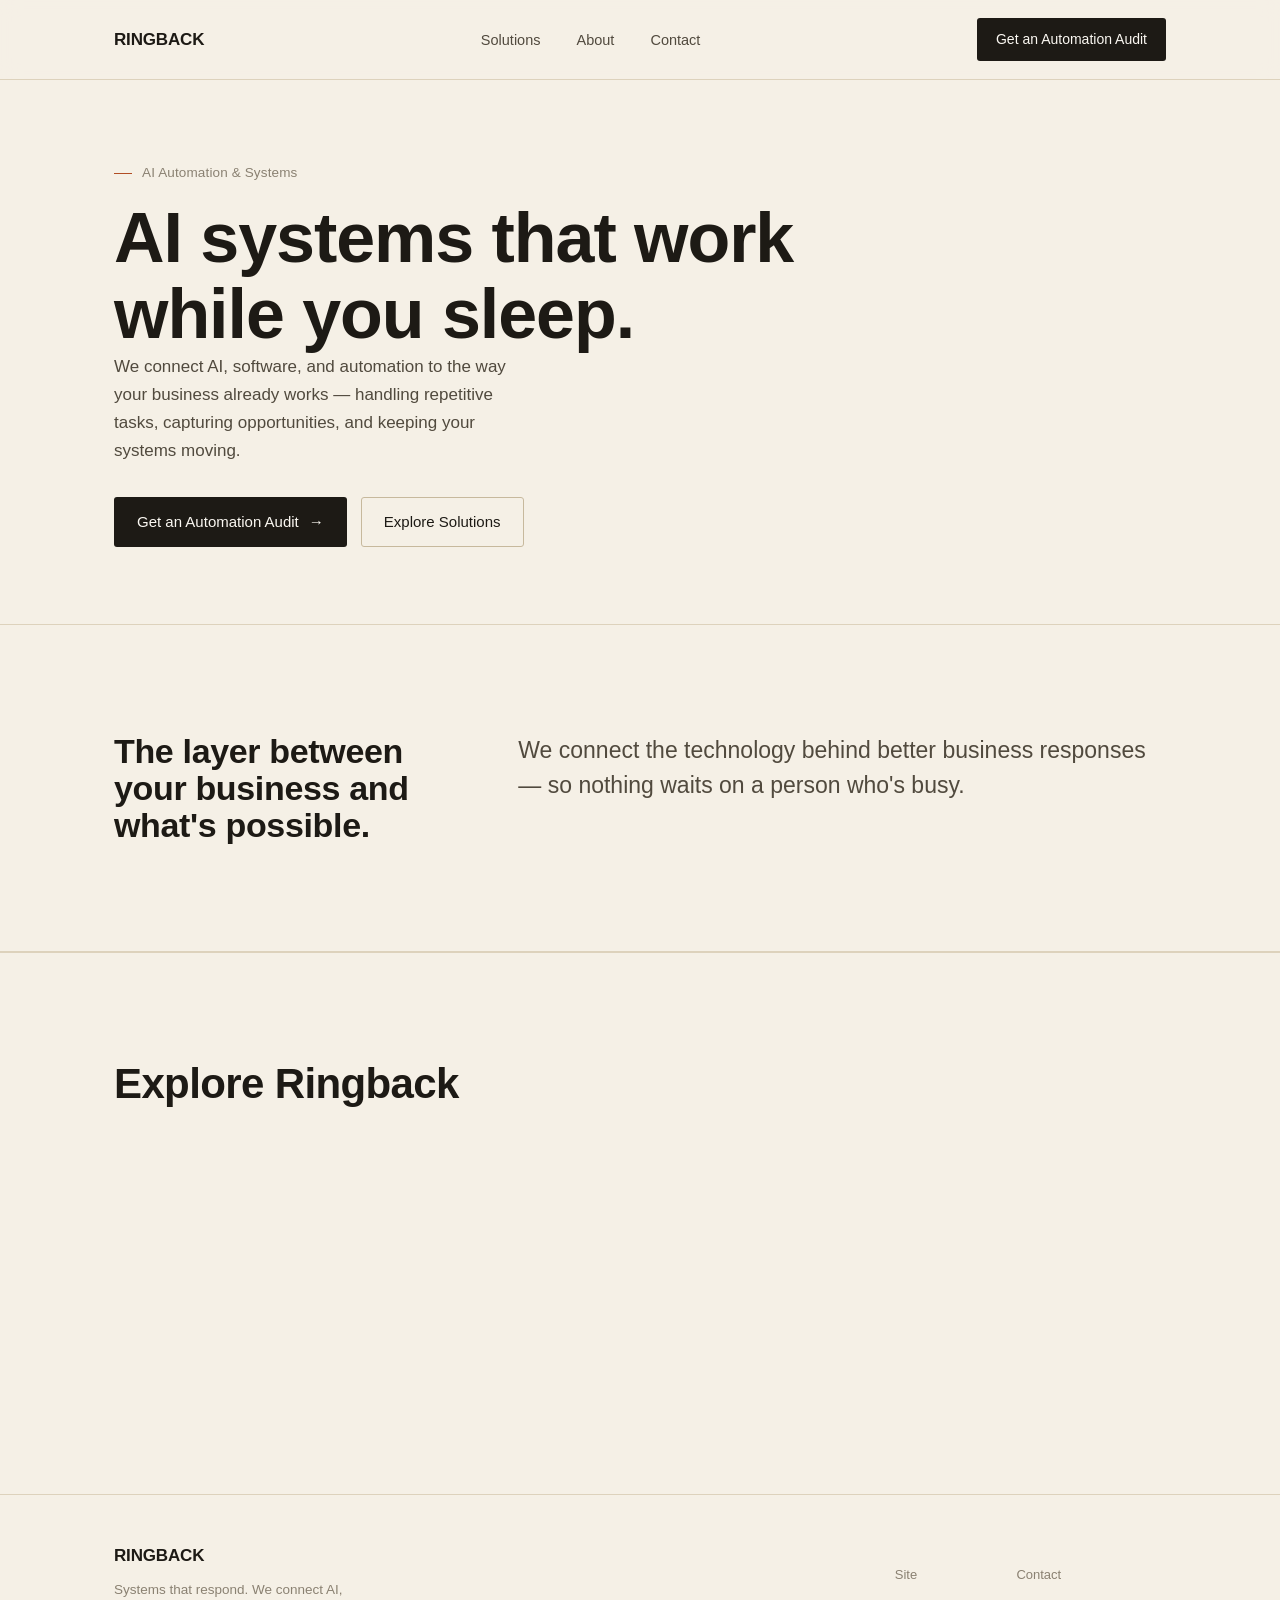
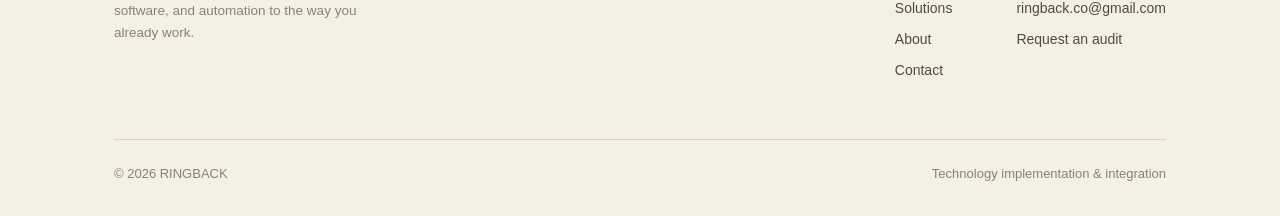
==== index.html @ 1ca5c449 "Add files via upload" ====
<!DOCTYPE html>
<html lang="en">
<head>
<meta charset="UTF-8">
<meta name="viewport" content="width=device-width, initial-scale=1.0">
<title>Ringback — AI systems that work while you sleep</title>
<meta name="description" content="Ringback connects AI, software, and automation to the way your business already works. Systems that respond — call answering, chat, lead intake, and review automation.">
<link rel="stylesheet" href="styles.css">
</head>
<body>

<header class="site-header">
  <nav class="nav">
    <a href="index.html" class="nav-logo">RINGBACK</a>
    <ul class="nav-links">
      <li><a href="solutions.html">Solutions</a></li>
      <li><a href="about.html">About</a></li>
      <li><a href="contact.html">Contact</a></li>
    </ul>
    <div class="nav-right">
      <a href="contact.html" class="btn btn-primary nav-cta">Get an Automation Audit</a>
      <button class="nav-toggle" aria-expanded="false" aria-label="Toggle menu">
        <span></span><span></span><span></span>
      </button>
    </div>
  </nav>
  <div class="mobile-panel">
    <a href="solutions.html">Solutions</a>
    <a href="about.html">About</a>
    <a href="contact.html">Contact</a>
    <a href="contact.html" class="btn btn-primary">Get an Automation Audit</a>
  </div>
</header>

<main>

  <!-- HERO -->
  <section class="hero">
    <div class="wrap">
      <span class="eyebrow">AI Automation &amp; Systems</span>
      <h1>AI systems that work<br>while you sleep.</h1>
      <p class="hero-sub">We connect AI, software, and automation to the way your business already works — handling repetitive tasks, capturing opportunities, and keeping your systems moving.</p>
      <div class="hero-actions">
        <a href="contact.html" class="btn btn-primary">Get an Automation Audit <span class="btn-arrow">→</span></a>
        <a href="solutions.html" class="btn btn-ghost">Explore Solutions</a>
      </div>
    </div>
  </section>

  <!-- POSITIONING STATEMENT -->
  <section class="statement">
    <div class="wrap statement-grid">
      <h2>The layer between your business and what's possible.</h2>
      <p>We connect the technology behind better business responses — so nothing waits on a person who's busy.</p>
    </div>
  </section>

  <!-- EXPLORE -->
  <section class="border-top">
    <div class="wrap">
      <div class="section-head">
        <h2>Explore Ringback</h2>
      </div>
      <div class="explore-grid reveal">
        <a href="solutions.html" class="explore-card">
          <span class="explore-num">01</span>
          <div>
            <h3>Solutions</h3>
            <p>What we build — call answering, chat, lead intake, and review automation.</p>
          </div>
          <span class="explore-arrow">→</span>
        </a>
        <a href="about.html" class="explore-card">
          <span class="explore-num">02</span>
          <div>
            <h3>About</h3>
            <p>Who Ringback is, and how we approach a business problem.</p>
          </div>
          <span class="explore-arrow">→</span>
        </a>
        <a href="contact.html" class="explore-card">
          <span class="explore-num">03</span>
          <div>
            <h3>Contact</h3>
            <p>Tell us what you're doing manually and request an audit.</p>
          </div>
          <span class="explore-arrow">→</span>
        </a>
      </div>
    </div>
  </section>

</main>

<footer class="site-footer">
  <div class="wrap">
    <div class="footer-grid">
      <div class="footer-brand">
        <div class="nav-logo">RINGBACK</div>
        <p>Systems that respond. We connect AI, software, and automation to the way you already work.</p>
      </div>
      <div class="footer-cols">
        <div class="footer-col">
          <h5>Site</h5>
          <a href="solutions.html">Solutions</a>
                <a href="about.html">About</a>
          <a href="contact.html">Contact</a>
        </div>
        <div class="footer-col">
          <h5>Contact</h5>
          <a href="mailto:ringback.co@gmail.com">ringback.co@gmail.com</a>
          <a href="contact.html">Request an audit</a>
        </div>
      </div>
    </div>
    <div class="footer-bottom">
      <span>© 2026 RINGBACK</span>
      <span>Technology implementation &amp; integration</span>
    </div>
  </div>
</footer>

<script src="script.js"></script>
</body>
</html>
---- styles.css ----
/* ============================================================
   SUBSTRATE CO. — Design System
   Editorial technology-consultancy aesthetic.
   Cream / charcoal / restrained burnt orange.
   ============================================================ */

@import url('https://api.fontshare.com/v2/css?f[]=general-sans@400,500,600,700&display=swap');
@import url('https://fonts.googleapis.com/css2?family=IBM+Plex+Mono:wght@400;500&display=swap');

:root{
  --cream:        #F5F0E6;
  --cream-alt:     #EEE6D6;
  --paper:         #FBF8F2;
  --charcoal:      #1D1A15;
  --charcoal-soft: #514A3E;
  --charcoal-faint:#8A8172;
  --orange:        #B14D24;
  --orange-dim:    #C97C4F;
  --line:          #DDD2BC;
  --line-strong:   #C7B99D;

  --font-display: 'General Sans', 'Inter', -apple-system, BlinkMacSystemFont, sans-serif;
  --font-mono: 'IBM Plex Mono', ui-monospace, 'SFMono-Regular', Menlo, monospace;

  --max: 1180px;
  --gutter: clamp(20px, 5vw, 64px);

  --ease: cubic-bezier(.25,.1,.25,1);
}

*, *::before, *::after{ box-sizing: border-box; }

html{
  scroll-behavior: smooth;
}
@media (prefers-reduced-motion: reduce){
  html{ scroll-behavior: auto; }
  *, *::before, *::after{
    animation-duration: 0.001ms !important;
    animation-iteration-count: 1 !important;
    transition-duration: 0.001ms !important;
    scroll-behavior: auto !important;
  }
}

body{
  margin: 0;
  background: var(--cream);
  color: var(--charcoal);
  font-family: var(--font-display);
  font-size: 16px;
  line-height: 1.5;
  -webkit-font-smoothing: antialiased;
  text-rendering: optimizeLegibility;
  overflow-x: hidden;
}

img{ max-width: 100%; display: block; }

a{
  color: inherit;
  text-decoration: none;
}

.wrap{
  max-width: var(--max);
  margin: 0 auto;
  padding-left: var(--gutter);
  padding-right: var(--gutter);
}

h1,h2,h3,h4{
  margin: 0;
  font-weight: 600;
  letter-spacing: -0.015em;
  line-height: 1.08;
}

p{ margin: 0; }

::selection{
  background: var(--orange);
  color: var(--paper);
}

:focus-visible{
  outline: 2px solid var(--orange);
  outline-offset: 3px;
}

/* ---------------- Eyebrow / labels ---------------- */
.eyebrow{
  font-family: var(--font-display);
  font-weight: 500;
  font-size: 13.5px;
  letter-spacing: 0.01em;
  color: var(--charcoal-faint);
  display: inline-flex;
  align-items: center;
  gap: 10px;
}
.eyebrow::before{
  content: '';
  width: 18px;
  height: 1px;
  background: var(--orange);
  flex: none;
}

/* ---------------- Technical fragments (interface / workflow artifacts) ---------------- */
.tech-label{
  font-family: var(--font-mono);
  font-size: 11px;
  letter-spacing: 0.08em;
  text-transform: uppercase;
  color: var(--charcoal-faint);
}

/* ---------------- Buttons ---------------- */
.btn{
  display: inline-flex;
  align-items: center;
  gap: 10px;
  font-family: var(--font-display);
  font-weight: 500;
  font-size: 15px;
  padding: 13px 22px;
  border-radius: 3px;
  border: 1px solid transparent;
  cursor: pointer;
  transition: background .2s var(--ease), color .2s var(--ease), border-color .2s var(--ease), transform .15s var(--ease);
  white-space: nowrap;
}
.btn-primary{
  background: var(--charcoal);
  color: var(--paper);
}
.btn-primary:hover{
  background: var(--orange);
  transform: translateY(-1px);
}
.btn-ghost{
  background: transparent;
  color: var(--charcoal);
  border-color: var(--line-strong);
}
.btn-ghost:hover{
  border-color: var(--charcoal);
  transform: translateY(-1px);
}
.btn-arrow{
  transition: transform .2s var(--ease);
}
.btn:hover .btn-arrow{
  transform: translateX(3px);
}

/* ---------------- Nav ---------------- */
.site-header{
  position: sticky;
  top: 0;
  z-index: 100;
  background: rgba(245, 240, 230, 0.88);
  backdrop-filter: blur(10px);
  -webkit-backdrop-filter: blur(10px);
  border-bottom: 1px solid var(--line);
}
.nav{
  display: flex;
  align-items: center;
  justify-content: space-between;
  padding: 18px var(--gutter);
  max-width: var(--max);
  margin: 0 auto;
}
.nav-logo{
  font-weight: 600;
  font-size: 17px;
  letter-spacing: -0.01em;
}
.nav-links{
  display: flex;
  gap: 36px;
  list-style: none;
  margin: 0;
  padding: 0;
}
.nav-links a{
  font-size: 14.5px;
  color: var(--charcoal-soft);
  position: relative;
  padding: 4px 0;
  transition: color .2s var(--ease);
}
.nav-links a:hover,
.nav-links a[aria-current="page"]{
  color: var(--charcoal);
}
.nav-links a[aria-current="page"]::after{
  content: '';
  position: absolute;
  left: 0; right: 0; bottom: -2px;
  height: 2px;
  background: var(--orange);
}
.nav-right{
  display: flex;
  align-items: center;
  gap: 24px;
}
.nav-cta{
  padding: 10px 18px;
  font-size: 14px;
}
.nav-toggle{
  display: none;
  background: none;
  border: none;
  cursor: pointer;
  width: 32px;
  height: 22px;
  position: relative;
  flex: none;
}
.nav-toggle span{
  position: absolute;
  left: 0; right: 0;
  height: 1.5px;
  background: var(--charcoal);
  transition: transform .25s var(--ease), opacity .2s var(--ease), top .25s var(--ease);
}
.nav-toggle span:nth-child(1){ top: 2px; }
.nav-toggle span:nth-child(2){ top: 10px; }
.nav-toggle span:nth-child(3){ top: 18px; }
.nav-toggle[aria-expanded="true"] span:nth-child(1){ top: 10px; transform: rotate(45deg); }
.nav-toggle[aria-expanded="true"] span:nth-child(2){ opacity: 0; }
.nav-toggle[aria-expanded="true"] span:nth-child(3){ top: 10px; transform: rotate(-45deg); }

.mobile-panel{
  display: none;
  flex-direction: column;
  border-top: 1px solid var(--line);
  background: var(--cream);
}
.mobile-panel.open{ display: flex; }
.mobile-panel a{
  padding: 16px var(--gutter);
  border-bottom: 1px solid var(--line);
  font-size: 15px;
}
.mobile-panel .btn{
  margin: 18px var(--gutter);
  justify-content: center;
}

@media (max-width: 860px){
  .nav-links{ display: none; }
  .nav-right .btn-primary.nav-cta{ display: none; }
  .nav-toggle{ display: block; }
}

/* ---------------- Sections ---------------- */
section{
  padding: clamp(56px, 9vw, 108px) 0;
}
.section-alt{
  background: var(--cream-alt);
}
.border-top{ border-top: 1px solid var(--line); }
.border-bottom{ border-bottom: 1px solid var(--line); }

.section-head{
  display: flex;
  justify-content: space-between;
  align-items: flex-end;
  gap: 32px;
  margin-bottom: 48px;
  flex-wrap: wrap;
}
.section-head h2{
  font-size: clamp(28px, 3.4vw, 42px);
  max-width: 620px;
}
.section-head .lede{
  max-width: 360px;
  color: var(--charcoal-soft);
  font-size: 15.5px;
  line-height: 1.6;
}

/* ---------------- Hero ---------------- */
.hero{
  padding: clamp(28px, 6vw, 104px) 0 clamp(40px, 6vw, 80px);
}
.hero-grid{
  display: grid;
  grid-template-columns: 1.3fr 1fr;
  gap: 48px;
  align-items: end;
}
.hero h1{
  font-size: clamp(38px, 5.6vw, 70px);
  margin-top: 18px;
}
.hero-sub{
  color: var(--charcoal-soft);
  font-size: 17px;
  line-height: 1.65;
  max-width: 420px;
}
.hero-actions{
  display: flex;
  gap: 14px;
  margin-top: 32px;
  flex-wrap: wrap;
}
.hero-meta{
  border-left: 1px solid var(--line-strong);
  padding-left: 24px;
  font-family: var(--font-mono);
  font-size: 12.5px;
  color: var(--charcoal-faint);
  line-height: 1.9;
}
@media (max-width: 860px){
  .hero-grid{ grid-template-columns: 1fr; }
  .hero-meta{ border-left: none; border-top: 1px solid var(--line-strong); padding-left: 0; padding-top: 18px; }
}

/* ---------------- Brand statement ---------------- */
.statement{
  border-top: 1px solid var(--line);
  border-bottom: 1px solid var(--line);
}
.statement-grid{
  display: grid;
  grid-template-columns: 0.9fr 1.6fr;
  gap: 40px;
}
.statement h2{
  font-size: clamp(24px, 3vw, 34px);
  letter-spacing: -0.01em;
}
.statement p{
  font-size: clamp(18px, 2vw, 23px);
  line-height: 1.5;
  color: var(--charcoal-soft);
  max-width: 640px;
}
@media (max-width: 860px){
  .statement-grid{ grid-template-columns: 1fr; gap: 20px; }
}

/* ---------------- Signal path (signature element) ---------------- */
.signal{
  overflow-x: auto;
}
.signal-diagram{
  display: grid;
  grid-template-columns: repeat(4, 1fr);
  gap: 0;
  position: relative;
  margin-top: 56px;
  min-width: 720px;
}
.signal-diagram::before{
  content: '';
  position: absolute;
  top: 11px;
  left: 0;
  right: 0;
  height: 1px;
  background: var(--line-strong);
}
.signal-rail{
  position: absolute;
  top: 11px;
  left: 0;
  height: 1px;
  width: 0%;
  background: var(--orange);
  transition: width 1.4s var(--ease);
}
.signal-diagram.in-view .signal-rail{ width: 100%; }

.signal-stage{
  padding-right: 28px;
  position: relative;
}
.signal-dot{
  width: 11px;
  height: 11px;
  border-radius: 50%;
  background: var(--cream);
  border: 1.5px solid var(--line-strong);
  margin-bottom: 22px;
  position: relative;
  z-index: 2;
  transition: background .3s var(--ease), border-color .3s var(--ease);
}
.signal-diagram.in-view .signal-stage:nth-child(2) .signal-dot{ transition-delay: .25s; }
.signal-diagram.in-view .signal-stage:nth-child(3) .signal-dot{ transition-delay: .6s; }
.signal-diagram.in-view .signal-stage:nth-child(4) .signal-dot{ transition-delay: .95s; }
.signal-diagram.in-view .signal-dot{
  background: var(--orange);
  border-color: var(--orange);
}
.signal-label{
  font-family: var(--font-mono);
  font-size: 11.5px;
  letter-spacing: 0.1em;
  text-transform: uppercase;
  color: var(--charcoal-faint);
  margin-bottom: 14px;
}
.signal-stage h4{
  font-size: 17px;
  font-weight: 600;
  margin-bottom: 12px;
}
.signal-items{
  list-style: none;
  margin: 0; padding: 0;
  font-size: 14px;
  color: var(--charcoal-soft);
  line-height: 2;
}
@media (max-width: 700px){
  .signal-diagram{ min-width: 560px; }
}

/* ---------------- Services: editorial copy + interface fragment ---------------- */
.service-block{
  display: grid;
  grid-template-columns: 0.9fr 1fr;
  gap: 56px;
  padding: 56px 0;
  border-top: 1px solid var(--line);
  align-items: center;
}
.service-block:last-child{ border-bottom: 1px solid var(--line); }
.service-block.reverse .service-copy{ order: 2; }
.service-block.reverse .service-fragment{ order: 1; }

.service-copy h3{
  font-size: clamp(24px, 2.8vw, 32px);
  margin-bottom: 14px;
}
.service-copy .tagline{
  color: var(--charcoal-soft);
  font-size: 16.5px;
  line-height: 1.65;
  max-width: 420px;
}

/* Interface fragment — a believable, quiet snippet of a real product screen */
.fragment{
  background: var(--paper);
  border: 1px solid var(--line);
  border-radius: 5px;
  padding: 26px 28px;
  font-size: 14.5px;
}
.fragment-row{
  display: flex;
  justify-content: space-between;
  align-items: baseline;
  gap: 16px;
  padding: 12px 0;
}
.fragment-row + .fragment-row{
  border-top: 1px solid var(--line);
}
.fragment-label{
  font-family: var(--font-mono);
  font-size: 11px;
  letter-spacing: 0.05em;
  text-transform: uppercase;
  color: var(--charcoal-faint);
  flex: none;
}
.fragment-value{
  color: var(--charcoal);
  text-align: right;
}
.fragment-quote{
  color: var(--charcoal-soft);
  font-style: italic;
  line-height: 1.6;
  padding: 14px 0;
}
.fragment-quote + .fragment-quote{
  border-top: 1px solid var(--line);
}
.fragment-quote .who{
  font-style: normal;
  font-family: var(--font-mono);
  font-size: 10.5px;
  letter-spacing: 0.05em;
  text-transform: uppercase;
  color: var(--charcoal-faint);
  display: block;
  margin-bottom: 6px;
}
.fragment-status{
  margin-top: 14px;
  padding-top: 14px;
  border-top: 1px solid var(--line);
  display: flex;
  align-items: center;
  gap: 9px;
  font-family: var(--font-mono);
  font-size: 11.5px;
  letter-spacing: 0.04em;
  text-transform: uppercase;
  color: var(--charcoal-soft);
}
.fragment-status::before{
  content: '';
  width: 6px;
  height: 6px;
  border-radius: 50%;
  background: var(--orange);
  flex: none;
}

@media (max-width: 860px){
  .service-block, .service-block.reverse .service-copy, .service-block.reverse .service-fragment{
    grid-template-columns: 1fr;
    order: initial;
  }
  .service-block{ grid-template-columns: 1fr; gap: 24px; }
}

/* ---------------- Capability groups ---------------- */
.capabilities{
  display: grid;
  grid-template-columns: repeat(3, 1fr);
  gap: 1px;
  background: var(--line);
  border: 1px solid var(--line);
}
.capabilities.cols-2{
  grid-template-columns: repeat(2, 1fr);
}
.capability{
  background: var(--cream);
  padding: 32px;
}
.capability h4{
  font-family: var(--font-display);
  font-weight: 600;
  font-size: 15px;
  color: var(--charcoal);
  margin-bottom: 18px;
  padding-bottom: 12px;
  border-bottom: 1px solid var(--line);
}
.capability ul{
  list-style: none;
  margin: 0; padding: 0;
  font-size: 14.5px;
  color: var(--charcoal-soft);
  line-height: 2.1;
}
@media (max-width: 860px){
  .capabilities{ grid-template-columns: 1fr; }
}

/* ---------------- Before / after ---------------- */
.ba-list{
  display: flex;
  flex-direction: column;
  gap: 1px;
  background: var(--line);
  border: 1px solid var(--line);
}
.ba-row{
  display: grid;
  grid-template-columns: 1fr 1fr;
  background: var(--cream);
}
.ba-cell{
  padding: 28px 32px;
}
.ba-cell + .ba-cell{
  border-left: 1px solid var(--line);
}
.ba-tag{
  font-family: var(--font-mono);
  font-size: 11px;
  letter-spacing: 0.1em;
  text-transform: uppercase;
  margin-bottom: 10px;
  display: block;
}
.ba-cell.before .ba-tag{ color: var(--charcoal-faint); }
.ba-cell.after .ba-tag{ color: var(--orange); }
.ba-cell p{ font-size: 15.5px; line-height: 1.55; }
.ba-cell.after{ color: var(--charcoal); font-weight: 500; }
@media (max-width: 700px){
  .ba-row{ grid-template-columns: 1fr; }
  .ba-cell + .ba-cell{ border-left: none; border-top: 1px solid var(--line); }
}

/* ---------------- How it works ---------------- */
.steps{
  display: grid;
  grid-template-columns: repeat(4, 1fr);
  gap: 32px;
}
.step-num{
  font-family: var(--font-mono);
  font-size: 13px;
  color: var(--orange);
  margin-bottom: 16px;
  padding-bottom: 16px;
  border-bottom: 1px solid var(--line-strong);
}
.step h4{
  font-size: 18px;
  margin-bottom: 8px;
}
.step p{
  font-size: 14.5px;
  color: var(--charcoal-soft);
  line-height: 1.6;
}
@media (max-width: 860px){
  .steps{ grid-template-columns: 1fr 1fr; gap: 28px 24px; }
}
@media (max-width: 560px){
  .steps{ grid-template-columns: 1fr; }
}

/* ---------------- Who we help ---------------- */
.tag-cloud{
  margin-top: 32px;
  font-size: 18px;
  line-height: 1.9;
  color: var(--charcoal-soft);
  max-width: 640px;
}
.tag-pill{
  color: var(--charcoal);
}
.tag-pill:not(:last-child)::after{
  content: '·';
  color: var(--orange);
  margin: 0 10px;
}

/* ---------------- Scope statement (replaces pricing grid on homepage) ---------------- */
.scope-statement{
  display: grid;
  grid-template-columns: 0.8fr 1.4fr;
  gap: 40px;
  align-items: start;
}
.scope-statement h2{
  font-size: clamp(24px, 3vw, 32px);
  max-width: 420px;
}
.scope-statement .lede{
  color: var(--charcoal-soft);
  font-size: 17px;
  line-height: 1.65;
  max-width: 480px;
}
.scope-statement .hero-actions{ margin-top: 28px; }
@media (max-width: 860px){
  .scope-statement{ grid-template-columns: 1fr; gap: 20px; }
}

/* ---------------- Pricing (kept for reference pages only) ---------------- */
.pricing-grid{
  display: grid;
  grid-template-columns: repeat(4, 1fr);
  border-top: 1px solid var(--line);
  border-left: 1px solid var(--line);
}
.price-card{
  padding: 32px 28px;
  border-right: 1px solid var(--line);
  border-bottom: 1px solid var(--line);
}
.price-name{
  font-size: 14px;
  color: var(--charcoal-faint);
  margin-bottom: 20px;
}
.price-amount{
  font-size: 30px;
  font-weight: 600;
  margin-bottom: 6px;
}
.price-amount span{
  font-size: 14px;
  font-weight: 400;
  color: var(--charcoal-faint);
}
.pricing-note{
  margin-top: 24px;
  font-size: 14px;
  color: var(--charcoal-faint);
  max-width: 560px;
  line-height: 1.6;
}
@media (max-width: 860px){
  .pricing-grid{ grid-template-columns: 1fr 1fr; }
}
@media (max-width: 560px){
  .pricing-grid{ grid-template-columns: 1fr; }
}

/* ---------------- Final CTA ---------------- */
.final-cta{
  text-align: left;
}
.final-cta h2{
  font-size: clamp(30px, 4.4vw, 54px);
  max-width: 720px;
}
.final-cta .lede{
  margin-top: 20px;
  color: var(--charcoal-soft);
  font-size: 16.5px;
  max-width: 480px;
  line-height: 1.6;
}
.final-cta .hero-actions{ margin-top: 36px; }

/* ---------------- Footer ---------------- */
.site-footer{
  border-top: 1px solid var(--line);
  padding: 48px 0 32px;
}
.footer-grid{
  display: flex;
  justify-content: space-between;
  gap: 32px;
  flex-wrap: wrap;
}
.footer-brand p{
  color: var(--charcoal-faint);
  font-size: 13.5px;
  margin-top: 10px;
  max-width: 280px;
  line-height: 1.6;
}
.footer-cols{
  display: flex;
  gap: 64px;
}
.footer-col h5{
  font-family: var(--font-display);
  font-size: 13px;
  color: var(--charcoal-faint);
  margin-bottom: 14px;
  font-weight: 500;
}
.footer-col a{
  display: block;
  font-size: 14px;
  color: var(--charcoal-soft);
  margin-bottom: 10px;
}
.footer-col a:hover{ color: var(--orange); }
.footer-bottom{
  margin-top: 48px;
  padding-top: 24px;
  border-top: 1px solid var(--line);
  display: flex;
  justify-content: space-between;
  font-size: 13px;
  color: var(--charcoal-faint);
  flex-wrap: wrap;
  gap: 12px;
}
@media (max-width: 700px){
  .footer-cols{ gap: 36px; flex-wrap: wrap; }
}

/* ---------------- Page hero (inner pages) ---------------- */
.page-hero{
  padding: clamp(28px, 6vw, 88px) 0 clamp(36px, 6vw, 64px);
  border-bottom: 1px solid var(--line);
}
.page-hero h1{
  font-size: clamp(34px, 4.6vw, 56px);
  margin-top: 16px;
  max-width: 760px;
}
.page-hero .lede{
  margin-top: 20px;
  font-size: 17px;
  color: var(--charcoal-soft);
  max-width: 560px;
  line-height: 1.6;
}

/* ---------------- Solutions page ---------------- */
.solution-category{
  padding: 44px 0;
  border-top: 1px solid var(--line);
  display: grid;
  grid-template-columns: 0.7fr 2.3fr;
  gap: 32px;
}
.solution-category:last-child{ border-bottom: 1px solid var(--line); }
.solution-category h3{
  font-size: 20px;
  position: sticky;
  top: 90px;
}
.solution-items{
  display: grid;
  grid-template-columns: repeat(2, 1fr);
  gap: 28px 32px;
}
.solution-item h4{
  font-size: 16px;
  font-weight: 600;
  margin-bottom: 8px;
}
.solution-item p{
  font-size: 14px;
  color: var(--charcoal-soft);
  line-height: 1.6;
}
@media (max-width: 860px){
  .solution-category{ grid-template-columns: 1fr; gap: 18px; }
  .solution-category h3{ position: static; }
  .solution-items{ grid-template-columns: 1fr; }
}

/* ---------------- Work page ---------------- */
.case-study{
  padding: 56px 0;
  border-top: 1px solid var(--line);
}
.case-study:last-child{ border-bottom: 1px solid var(--line); }
.case-tag{
  font-size: 13px;
  color: var(--charcoal-faint);
  font-style: italic;
  display: inline-block;
  margin-bottom: 20px;
}
.case-head{
  display: flex;
  justify-content: space-between;
  align-items: baseline;
  gap: 24px;
  flex-wrap: wrap;
  margin-bottom: 32px;
}
.case-head h3{
  font-size: clamp(24px, 3vw, 34px);
}
.case-index{
  font-family: var(--font-display);
  font-size: 15px;
  color: var(--charcoal-faint);
}
.case-grid{
  display: grid;
  grid-template-columns: 1fr 1fr 1.3fr;
  gap: 32px;
}
.case-col h5{
  font-family: var(--font-display);
  font-size: 13px;
  font-weight: 600;
  color: var(--charcoal-faint);
  margin-bottom: 10px;
}
.case-col p{
  font-size: 14.5px;
  color: var(--charcoal-soft);
  line-height: 1.6;
}
.case-flow{
  font-family: var(--font-mono);
  font-size: 12.5px;
  line-height: 2.1;
  color: var(--charcoal-soft);
}
.case-flow .arrow{ color: var(--orange); }
@media (max-width: 860px){
  .case-grid{ grid-template-columns: 1fr; gap: 20px; }
}

/* ---------------- About page ---------------- */
.about-statement{
  max-width: 760px;
}
.about-statement h1{
  font-size: clamp(32px, 4.6vw, 50px);
}
.about-body{
  margin-top: 32px;
  font-size: 18px;
  line-height: 1.7;
  color: var(--charcoal-soft);
  max-width: 640px;
}
.principles{
  display: grid;
  grid-template-columns: repeat(3, 1fr);
  gap: 32px;
  margin-top: 8px;
}
.principle{
  padding-top: 20px;
  border-top: 1px solid var(--line-strong);
}
.principle h4{
  font-size: 16px;
  margin-bottom: 10px;
}
.principle p{
  font-size: 14.5px;
  color: var(--charcoal-soft);
  line-height: 1.6;
}
@media (max-width: 860px){
  .principles{ grid-template-columns: 1fr; gap: 24px; }
}

/* ---------------- Contact page ---------------- */
.contact-grid{
  display: grid;
  grid-template-columns: 0.9fr 1.3fr;
  gap: 56px;
}
.contact-info h2{
  font-size: clamp(26px, 3vw, 34px);
}
.contact-info .lede{
  margin-top: 18px;
  color: var(--charcoal-soft);
  font-size: 15.5px;
  line-height: 1.6;
  max-width: 380px;
}
.contact-detail{
  margin-top: 40px;
  padding-top: 24px;
  border-top: 1px solid var(--line-strong);
}
.contact-detail h5{
  font-family: var(--font-display);
  font-size: 13px;
  font-weight: 600;
  color: var(--charcoal-faint);
  margin-bottom: 8px;
}
.contact-detail p, .contact-detail a{
  font-size: 15px;
  color: var(--charcoal-soft);
}

.form-grid{
  display: grid;
  grid-template-columns: 1fr 1fr;
  gap: 22px 20px;
}
.field{
  display: flex;
  flex-direction: column;
  gap: 8px;
}
.field.full{ grid-column: 1 / -1; }
.field label{
  font-family: var(--font-display);
  font-size: 13.5px;
  font-weight: 500;
  color: var(--charcoal-soft);
}
.field input,
.field select,
.field textarea{
  font-family: var(--font-display);
  font-size: 15px;
  color: var(--charcoal);
  background: var(--paper);
  border: 1px solid var(--line-strong);
  border-radius: 3px;
  padding: 12px 14px;
  outline-offset: 2px;
  transition: border-color .2s var(--ease);
}
.field input:focus,
.field select:focus,
.field textarea:focus{
  border-color: var(--orange);
}
.field textarea{
  resize: vertical;
  min-height: 110px;
}
.form-note{
  font-size: 13px;
  color: var(--charcoal-faint);
  margin-top: 18px;
  line-height: 1.6;
}
.form-status{
  margin-top: 18px;
  font-size: 14px;
  font-family: var(--font-mono);
  color: var(--orange);
  display: none;
}
.form-status.visible{ display: block; }

@media (max-width: 860px){
  .contact-grid{ grid-template-columns: 1fr; gap: 40px; }
  .form-grid{ grid-template-columns: 1fr; }
}

/* ---------------- Compact "what we build" mini grid ---------------- */
.mini-grid{
  display: grid;
  grid-template-columns: repeat(2, 1fr);
  gap: 1px;
  background: var(--line);
  border: 1px solid var(--line);
}
.mini-service{
  background: var(--cream);
  padding: 32px;
}
.mini-service h3{
  font-size: 19px;
  margin-bottom: 10px;
}
.mini-service .desc{
  font-size: 14px;
  color: var(--charcoal-soft);
  line-height: 1.55;
  margin-bottom: 18px;
  max-width: 320px;
}
.mini-fragment{
  border-top: 1px solid var(--line);
  padding-top: 14px;
  margin-top: 14px;
}
.mini-line{
  display: flex;
  justify-content: space-between;
  gap: 10px;
  font-size: 12.5px;
  padding: 4px 0;
}
.mini-line .k{
  font-family: var(--font-mono);
  font-size: 10px;
  letter-spacing: 0.05em;
  text-transform: uppercase;
  color: var(--charcoal-faint);
  flex: none;
}
.mini-line .v{
  color: var(--charcoal);
  text-align: right;
}
.mini-quote{
  font-size: 13px;
  font-style: italic;
  color: var(--charcoal-soft);
  padding: 3px 0;
  line-height: 1.5;
}
@media (max-width: 700px){
  .mini-grid{ grid-template-columns: 1fr; }
}

/* ---------------- Compact work grid ---------------- */
.work-grid{
  display: grid;
  grid-template-columns: repeat(3, 1fr);
  gap: 1px;
  background: var(--line);
  border: 1px solid var(--line);
}
.work-card{
  background: var(--cream);
  padding: 30px 28px;
}
.work-card h3{
  font-size: 18px;
  margin: 10px 0 16px;
}
.work-steps{
  font-size: 13.5px;
  line-height: 1.5;
  color: var(--charcoal-soft);
}
.work-steps div{
  padding: 8px 0;
}
.work-steps div + div{
  border-top: 1px solid var(--line);
}
.work-steps .k{
  font-family: var(--font-mono);
  font-size: 10.5px;
  letter-spacing: 0.05em;
  text-transform: uppercase;
  color: var(--charcoal-faint);
  display: block;
  margin-bottom: 3px;
}
@media (max-width: 860px){
  .work-grid{ grid-template-columns: 1fr; }
}

/* ---------------- Compact about ---------------- */
.about-compact{
  max-width: 700px;
}
.about-compact h2{
  font-size: clamp(26px, 3.6vw, 40px);
  margin-bottom: 20px;
}
.about-compact p{
  font-size: 17px;
  line-height: 1.65;
  color: var(--charcoal-soft);
}

/* Anchor offset so sticky header doesn't cover section titles */
#solutions, #work, #about{
  scroll-margin-top: 84px;
}

/* ---------------- Explore grid (homepage bottom — links to other pages) ---------------- */
.explore-grid{
  display: grid;
  grid-template-columns: repeat(3, 1fr);
  border-top: 1px solid var(--line);
  border-left: 1px solid var(--line);
}
.explore-card{
  padding: 36px 28px;
  border-right: 1px solid var(--line);
  border-bottom: 1px solid var(--line);
  display: flex;
  flex-direction: column;
  justify-content: space-between;
  min-height: 200px;
  transition: background .2s var(--ease);
}
.explore-card:hover{
  background: var(--cream-alt);
}
.explore-num{
  font-family: var(--font-mono);
  font-size: 12px;
  color: var(--charcoal-faint);
  margin-bottom: auto;
}
.explore-card h3{
  font-size: 21px;
  margin: 24px 0 8px;
}
.explore-card p{
  font-size: 14px;
  color: var(--charcoal-soft);
  line-height: 1.5;
  margin-bottom: 16px;
}
.explore-arrow{
  font-size: 18px;
  color: var(--charcoal);
  transition: transform .2s var(--ease), color .2s var(--ease);
}
.explore-card:hover .explore-arrow{
  transform: translateX(4px);
  color: var(--orange);
}
@media (max-width: 700px){
  .explore-grid{ grid-template-columns: 1fr; }
  .explore-card{ min-height: unset; }
}

/* ---------------- Solutions page — compact flow item (single-column service) ---------------- */
.flow-item{
  padding: 36px 0;
  border-top: 1px solid var(--line);
  display: grid;
  grid-template-columns: 1fr 1fr;
  gap: 32px;
  align-items: center;
}
.flow-item:last-child{ border-bottom: 1px solid var(--line); }
.flow-item h3{
  font-size: 21px;
  margin-bottom: 10px;
}
.flow-item p{
  font-size: 15px;
  color: var(--charcoal-soft);
  line-height: 1.6;
  max-width: 400px;
}
@media (max-width: 860px){
  .flow-item{ grid-template-columns: 1fr; gap: 16px; }
}

/* ---------------- Solutions page — compact service list ---------------- */
.service-line{
  display: flex;
  justify-content: space-between;
  align-items: baseline;
  gap: 24px;
  padding: 20px 0;
  border-top: 1px solid var(--line);
}
.service-list li:last-child .service-line{
  border-bottom: 1px solid var(--line);
}
.service-line h4{
  font-size: 18px;
  font-weight: 600;
  flex: none;
}
.service-line p{
  font-size: 14.5px;
  color: var(--charcoal-soft);
  text-align: right;
  max-width: 420px;
}
.service-list{
  list-style: none;
  margin: 0;
  padding: 0;
}
.service-list .more{
  padding: 18px 0 0;
  font-size: 14px;
  font-style: italic;
  color: var(--charcoal-faint);
}
@media (max-width: 700px){
  .service-line{ flex-direction: column; align-items: flex-start; gap: 6px; }
  .service-line p{ text-align: left; max-width: none; }
}

.reveal{
  opacity: 0;
  transform: translateY(14px);
  transition: opacity .6s var(--ease), transform .6s var(--ease);
}
.reveal.in-view{
  opacity: 1;
  transform: translateY(0);
}

/* ---------------- About page — belief list ---------------- */
.belief-list{
  list-style: none;
  margin: 0;
  padding: 0;
  max-width: 560px;
}
.belief-list li{
  position: relative;
  padding: 14px 0 14px 26px;
  border-top: 1px solid var(--line);
  font-size: 16.5px;
  color: var(--charcoal-soft);
  line-height: 1.5;
}
.belief-list li:last-child{
  border-bottom: 1px solid var(--line);
}
.belief-list li::before{
  content: '';
  position: absolute;
  left: 0;
  top: 24px;
  width: 12px;
  height: 1px;
  background: var(--orange);
}

/* ---------------- Contact page — simplified single-column form ---------------- */
.contact-simple{
  max-width: 640px;
  margin: 0 auto;
}
.contact-alt{
  max-width: 640px;
  margin: 0 auto;
  padding-top: 32px;
  margin-top: 32px;
  border-top: 1px solid var(--line);
  text-align: center;
}
.contact-alt p{
  font-size: 14px;
  color: var(--charcoal-faint);
  margin-bottom: 6px;
}
.contact-alt a{
  font-size: 17px;
  font-weight: 500;
  color: var(--charcoal);
  border-bottom: 1px solid var(--line-strong);
  padding-bottom: 2px;
  transition: border-color .2s var(--ease), color .2s var(--ease);
}
.contact-alt a:hover{
  color: var(--orange);
  border-color: var(--orange);
}
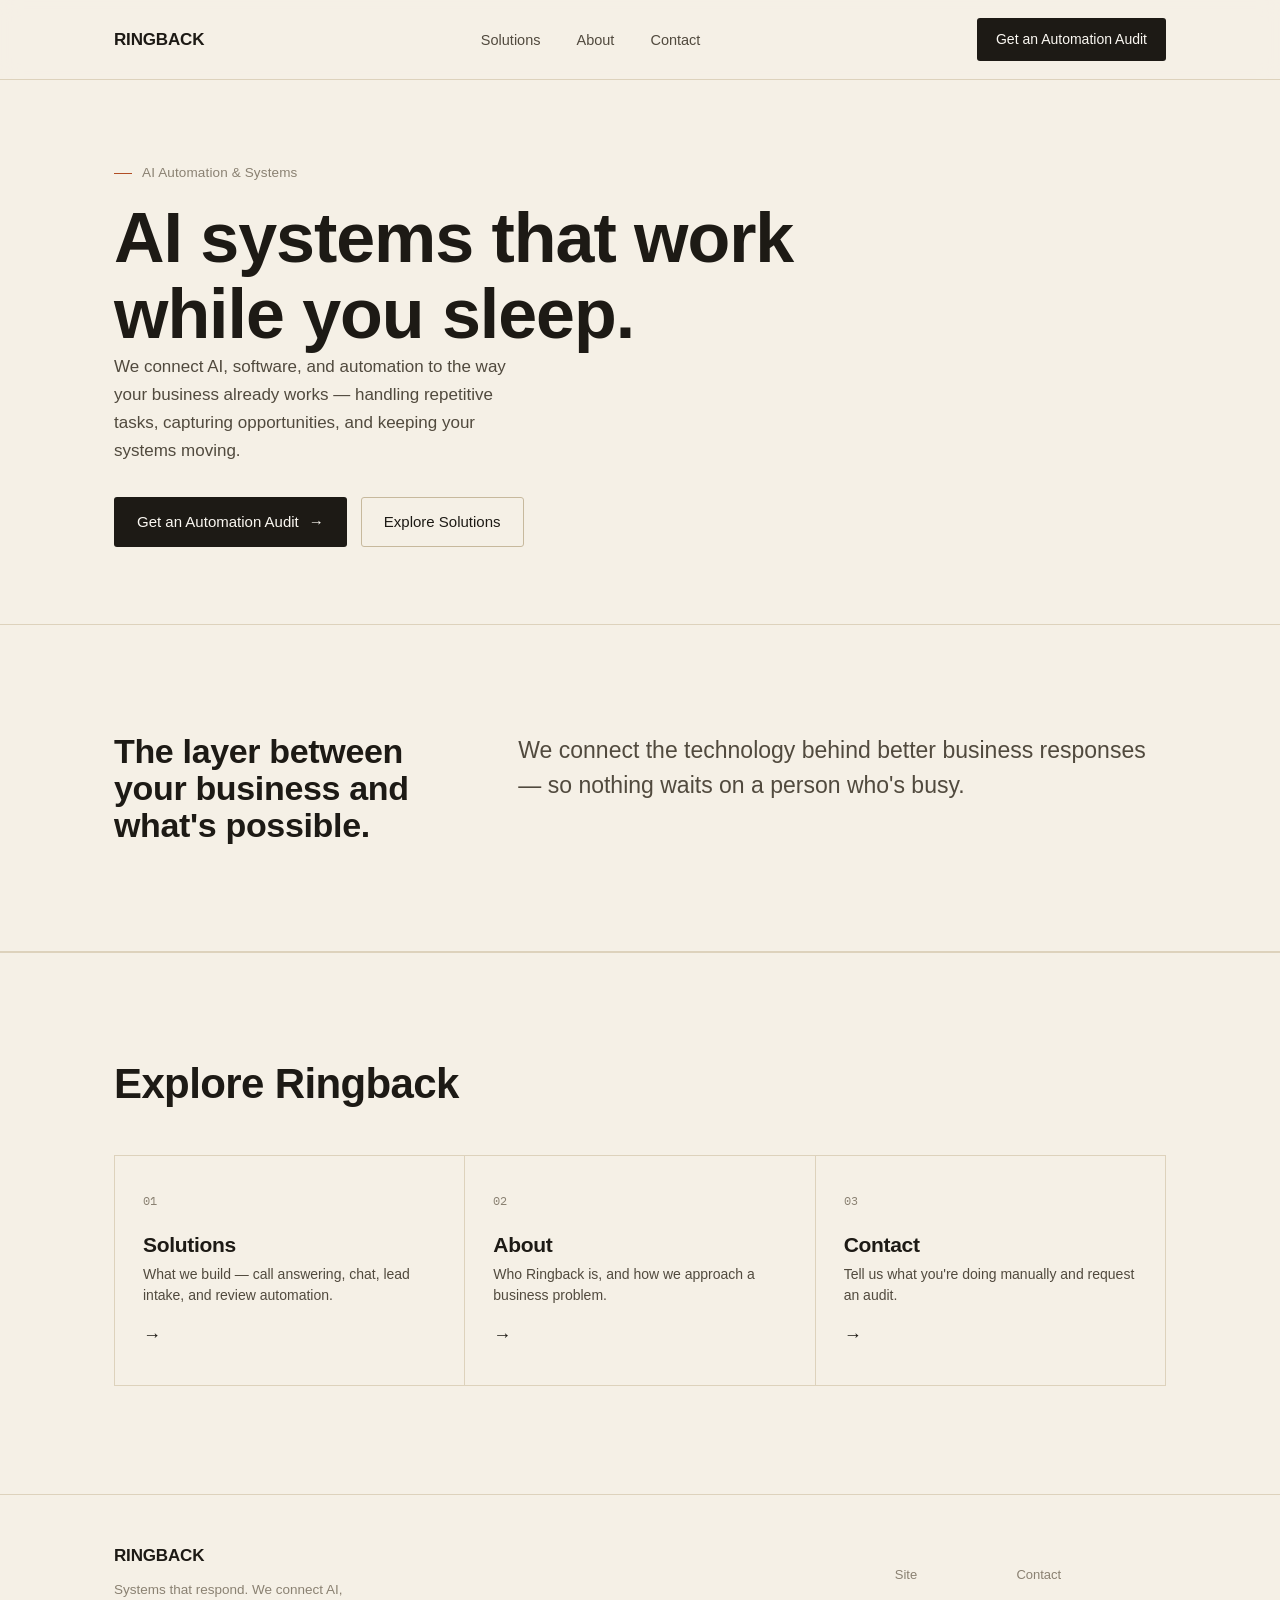
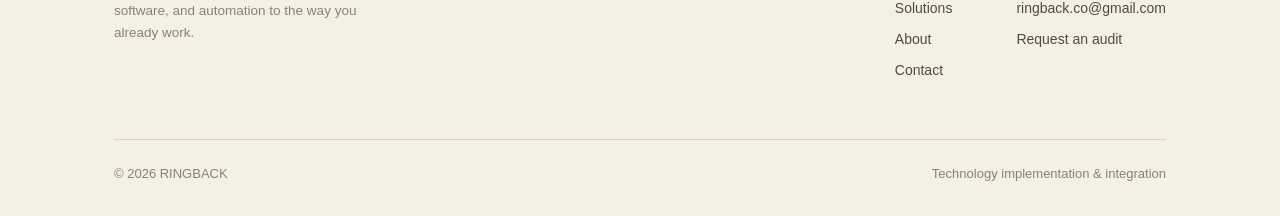
==== commit b5fa9228: "Add files via upload" ====
--- a/index.html
+++ b/index.html
@@ -5,30 +5,64 @@
 <meta name="viewport" content="width=device-width, initial-scale=1.0">
 <title>Ringback — AI systems that work while you sleep</title>
 <meta name="description" content="Ringback connects AI, software, and automation to the way your business already works. Systems that respond — call answering, chat, lead intake, and review automation.">
+<link rel="canonical" href="https://ringback-systems.vercel.app/">
+<link rel="icon" type="image/png" href="/favicon-32.png">
+<link rel="apple-touch-icon" href="/favicon.png">
+
+<meta property="og:type" content="website">
+<meta property="og:site_name" content="Ringback">
+<meta property="og:url" content="https://ringback-systems.vercel.app/">
+<meta property="og:title" content="Ringback — AI systems that work while you sleep">
+<meta property="og:description" content="Ringback connects AI, software, and automation to the way your business already works. Systems that respond — call answering, chat, lead intake, and review automation.">
+<meta property="og:image" content="https://ringback-systems.vercel.app/og-image.png">
+<meta property="og:image:width" content="1200">
+<meta property="og:image:height" content="630">
+
+<meta name="twitter:card" content="summary_large_image">
+<meta name="twitter:title" content="Ringback — AI systems that work while you sleep">
+<meta name="twitter:description" content="Ringback connects AI, software, and automation to the way your business already works. Systems that respond — call answering, chat, lead intake, and review automation.">
+<meta name="twitter:image" content="https://ringback-systems.vercel.app/og-image.png">
+
+<script type="application/ld+json">
+{
+  "@context": "https://schema.org",
+  "@type": "ProfessionalService",
+  "name": "Ringback",
+  "description": "Ringback connects AI, software, and automation to the way businesses already work — AI call answering, website chat, lead intake, workflow automation, and review automation.",
+  "url": "https://ringback-systems.vercel.app/",
+  "image": "https://ringback-systems.vercel.app/og-image.png",
+  "priceRange": "$259+",
+  "contactPoint": {
+    "@type": "ContactPoint",
+    "email": "ringback.co@gmail.com",
+    "contactType": "customer service"
+  }
+}
+</script>
 <link rel="stylesheet" href="styles.css">
 </head>
 <body>
 
 <header class="site-header">
   <nav class="nav">
-    <a href="index.html" class="nav-logo">RINGBACK</a>
+    <a href="/" class="nav-logo">RINGBACK</a>
     <ul class="nav-links">
-      <li><a href="solutions.html">Solutions</a></li>
-      <li><a href="about.html">About</a></li>
-      <li><a href="contact.html">Contact</a></li>
+      <li><a href="/solutions">Solutions</a></li>
+      <li><a href="/about">About</a></li>
+      <li><a href="/contact">Contact</a></li>
     </ul>
     <div class="nav-right">
-      <a href="contact.html" class="btn btn-primary nav-cta">Get an Automation Audit</a>
+      <a href="/contact" class="btn btn-primary nav-cta">Get an Automation Audit</a>
       <button class="nav-toggle" aria-expanded="false" aria-label="Toggle menu">
         <span></span><span></span><span></span>
       </button>
     </div>
   </nav>
   <div class="mobile-panel">
-    <a href="solutions.html">Solutions</a>
-    <a href="about.html">About</a>
-    <a href="contact.html">Contact</a>
-    <a href="contact.html" class="btn btn-primary">Get an Automation Audit</a>
+    <a href="/solutions">Solutions</a>
+    <a href="/about">About</a>
+    <a href="/contact">Contact</a>
+    <a href="/contact" class="btn btn-primary">Get an Automation Audit</a>
   </div>
 </header>
 
@@ -41,8 +75,8 @@
       <h1>AI systems that work<br>while you sleep.</h1>
       <p class="hero-sub">We connect AI, software, and automation to the way your business already works — handling repetitive tasks, capturing opportunities, and keeping your systems moving.</p>
       <div class="hero-actions">
-        <a href="contact.html" class="btn btn-primary">Get an Automation Audit <span class="btn-arrow">→</span></a>
-        <a href="solutions.html" class="btn btn-ghost">Explore Solutions</a>
+        <a href="/contact" class="btn btn-primary">Get an Automation Audit <span class="btn-arrow">→</span></a>
+        <a href="/solutions" class="btn btn-ghost">Explore Solutions</a>
       </div>
     </div>
   </section>
@@ -62,7 +96,7 @@
         <h2>Explore Ringback</h2>
       </div>
       <div class="explore-grid reveal">
-        <a href="solutions.html" class="explore-card">
+        <a href="/solutions" class="explore-card">
           <span class="explore-num">01</span>
           <div>
             <h3>Solutions</h3>
@@ -70,7 +104,7 @@
           </div>
           <span class="explore-arrow">→</span>
         </a>
-        <a href="about.html" class="explore-card">
+        <a href="/about" class="explore-card">
           <span class="explore-num">02</span>
           <div>
             <h3>About</h3>
@@ -78,7 +112,7 @@
           </div>
           <span class="explore-arrow">→</span>
         </a>
-        <a href="contact.html" class="explore-card">
+        <a href="/contact" class="explore-card">
           <span class="explore-num">03</span>
           <div>
             <h3>Contact</h3>
@@ -102,14 +136,14 @@
       <div class="footer-cols">
         <div class="footer-col">
           <h5>Site</h5>
-          <a href="solutions.html">Solutions</a>
-                <a href="about.html">About</a>
-          <a href="contact.html">Contact</a>
+          <a href="/solutions">Solutions</a>
+                <a href="/about">About</a>
+          <a href="/contact">Contact</a>
         </div>
         <div class="footer-col">
           <h5>Contact</h5>
           <a href="mailto:ringback.co@gmail.com">ringback.co@gmail.com</a>
-          <a href="contact.html">Request an audit</a>
+          <a href="/contact">Request an audit</a>
         </div>
       </div>
     </div>
--- a/styles.css
+++ b/styles.css
@@ -729,6 +729,12 @@
   line-height: 1.6;
 }
 .final-cta .hero-actions{ margin-top: 36px; }
+.price-note{
+  margin-top: 18px;
+  font-size: 13.5px;
+  color: var(--charcoal-faint);
+  font-style: italic;
+}
 
 /* ---------------- Footer ---------------- */
 .site-footer{
@@ -1215,13 +1221,26 @@
 .service-line{
   display: flex;
   justify-content: space-between;
-  align-items: baseline;
-  gap: 24px;
-  padding: 20px 0;
-  border-top: 1px solid var(--line);
+  align-items: center;
+  gap: 20px;
+  padding: 20px 4px;
+  margin: 0 -4px;
+  border-top: 1px solid var(--line);
+  border-radius: 3px;
+  transition: background .2s var(--ease), padding-left .2s var(--ease);
 }
 .service-list li:last-child .service-line{
   border-bottom: 1px solid var(--line);
+}
+a.service-line:hover,
+a.service-line:focus-visible{
+  background: var(--cream-alt);
+  padding-left: 14px;
+}
+.service-text{
+  display: flex;
+  flex-direction: column;
+  gap: 2px;
 }
 .service-line h4{
   font-size: 18px;
@@ -1231,8 +1250,38 @@
 .service-line p{
   font-size: 14.5px;
   color: var(--charcoal-soft);
-  text-align: right;
-  max-width: 420px;
+  max-width: 380px;
+}
+.service-meta{
+  display: flex;
+  align-items: center;
+  gap: 16px;
+  flex: none;
+}
+.service-price{
+  font-family: var(--font-mono);
+  font-size: 13px;
+  color: var(--charcoal-faint);
+  white-space: nowrap;
+  transition: color .2s var(--ease);
+}
+a.service-line:hover .service-price,
+a.service-line:focus-visible .service-price{
+  color: var(--charcoal);
+}
+.service-arrow{
+  flex: none;
+  font-size: 16px;
+  color: var(--charcoal-faint);
+  opacity: 0;
+  transform: translateX(-6px);
+  transition: opacity .2s var(--ease), transform .2s var(--ease), color .2s var(--ease);
+}
+a.service-line:hover .service-arrow,
+a.service-line:focus-visible .service-arrow{
+  opacity: 1;
+  transform: translateX(0);
+  color: var(--orange);
 }
 .service-list{
   list-style: none;
@@ -1246,8 +1295,37 @@
   color: var(--charcoal-faint);
 }
 @media (max-width: 700px){
-  .service-line{ flex-direction: column; align-items: flex-start; gap: 6px; }
-  .service-line p{ text-align: left; max-width: none; }
+  .service-line{ gap: 12px; }
+  .service-line p{ max-width: none; }
+  .service-arrow{ opacity: 0.5; transform: none; }
+  .service-price{ font-size: 12px; }
+}
+
+/* ---------------- Solutions page — category blocks ---------------- */
+.cat-block{ margin-bottom: 48px; }
+.cat-block:last-child{ margin-bottom: 0; }
+.cat-head{
+  display: flex;
+  align-items: baseline;
+  gap: 16px;
+  margin-bottom: 8px;
+}
+.cat-num{
+  font-family: var(--font-mono);
+  font-size: 12px;
+  color: var(--orange);
+  flex: none;
+}
+.cat-head h3{
+  font-size: 20px;
+  font-weight: 700;
+  color: var(--charcoal);
+  letter-spacing: -0.01em;
+}
+.cat-head p{
+  font-size: 14px;
+  color: var(--charcoal-faint);
+  margin-top: 4px;
 }
 
 .reveal{
@@ -1318,3 +1396,18 @@
   color: var(--orange);
   border-color: var(--orange);
 }
+
+.service-banner{
+  display: none;
+  max-width: 640px;
+  margin: 0 auto 24px;
+  font-family: var(--font-mono);
+  font-size: 12px;
+  letter-spacing: 0.04em;
+  text-transform: uppercase;
+  color: var(--orange);
+  border: 1px solid var(--line-strong);
+  border-radius: 3px;
+  padding: 10px 16px;
+}
+.service-banner.visible{ display: block; }
